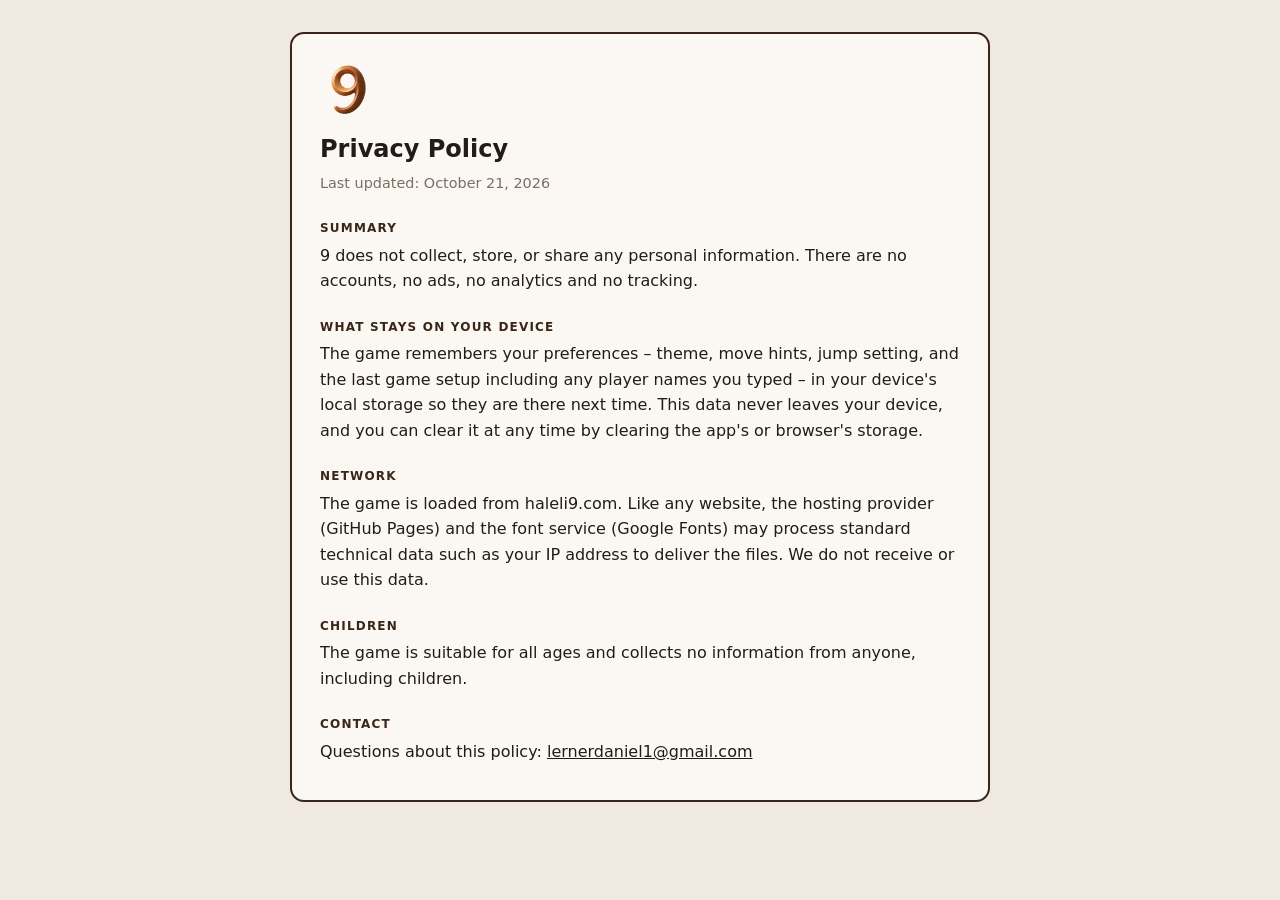
==== privacy.html @ 78e300f8 "Privacy policy page Co-Authored-By: Claude Opus 5.5 <noreply@anthropic.com>" ====
<!DOCTYPE html>
<html lang="en">
<head>
<meta charset="utf-8" />
<meta name="viewport" content="width=device-width, initial-scale=1" />
<title>9 – Privacy Policy</title>
<link rel="icon" href="favicon.ico" sizes="16x16 32x32 48x48">
<style>
  :root { --bg: #efe9e1; --panel: #fbf8f4; --ink: #231c16; --muted: #7b6e62; --accent: #3a2618; }
  @media (prefers-color-scheme: dark) {
    :root { --bg: #0e1116; --panel: #171c24; --ink: #e7ebf1; --muted: #8b95a7; --accent: #3fb8ac; }
  }
  body {
    margin: 0; background: var(--bg); color: var(--ink);
    font: 16px/1.6 system-ui, -apple-system, "Segoe UI", sans-serif;
    padding: 32px 16px;
  }
  main { max-width: 640px; margin: 0 auto; background: var(--panel); border-radius: 14px; padding: 28px; border: 2px solid var(--accent); }
  img { width: 56px; height: 56px; display: block; }
  h1 { margin: 12px 0 4px; font-size: 1.5rem; }
  h2 { font-size: .75rem; letter-spacing: .1em; text-transform: uppercase; color: var(--accent); margin: 24px 0 4px; }
  p { margin: 0 0 8px; }
  .muted { color: var(--muted); font-size: .9rem; }
  a { color: inherit; }
</style>
</head>
<body>
<main>
  <img src="icon-192.png" alt="9">
  <h1>Privacy Policy</h1>
  <p class="muted">Last updated: October 21, 2026</p>

  <h2>Summary</h2>
  <p>9 does not collect, store, or share any personal information. There are no accounts, no ads, no analytics and no tracking.</p>

  <h2>What stays on your device</h2>
  <p>The game remembers your preferences – theme, move hints, jump setting, and the last game setup including any player names you typed – in your device's local storage so they are there next time. This data never leaves your device, and you can clear it at any time by clearing the app's or browser's storage.</p>

  <h2>Network</h2>
  <p>The game is loaded from haleli9.com. Like any website, the hosting provider (GitHub Pages) and the font service (Google Fonts) may process standard technical data such as your IP address to deliver the files. We do not receive or use this data.</p>

  <h2>Children</h2>
  <p>The game is suitable for all ages and collects no information from anyone, including children.</p>

  <h2>Contact</h2>
  <p>Questions about this policy: <a href="mailto:lernerdaniel1@gmail.com">lernerdaniel1@gmail.com</a></p>
</main>
</body>
</html>
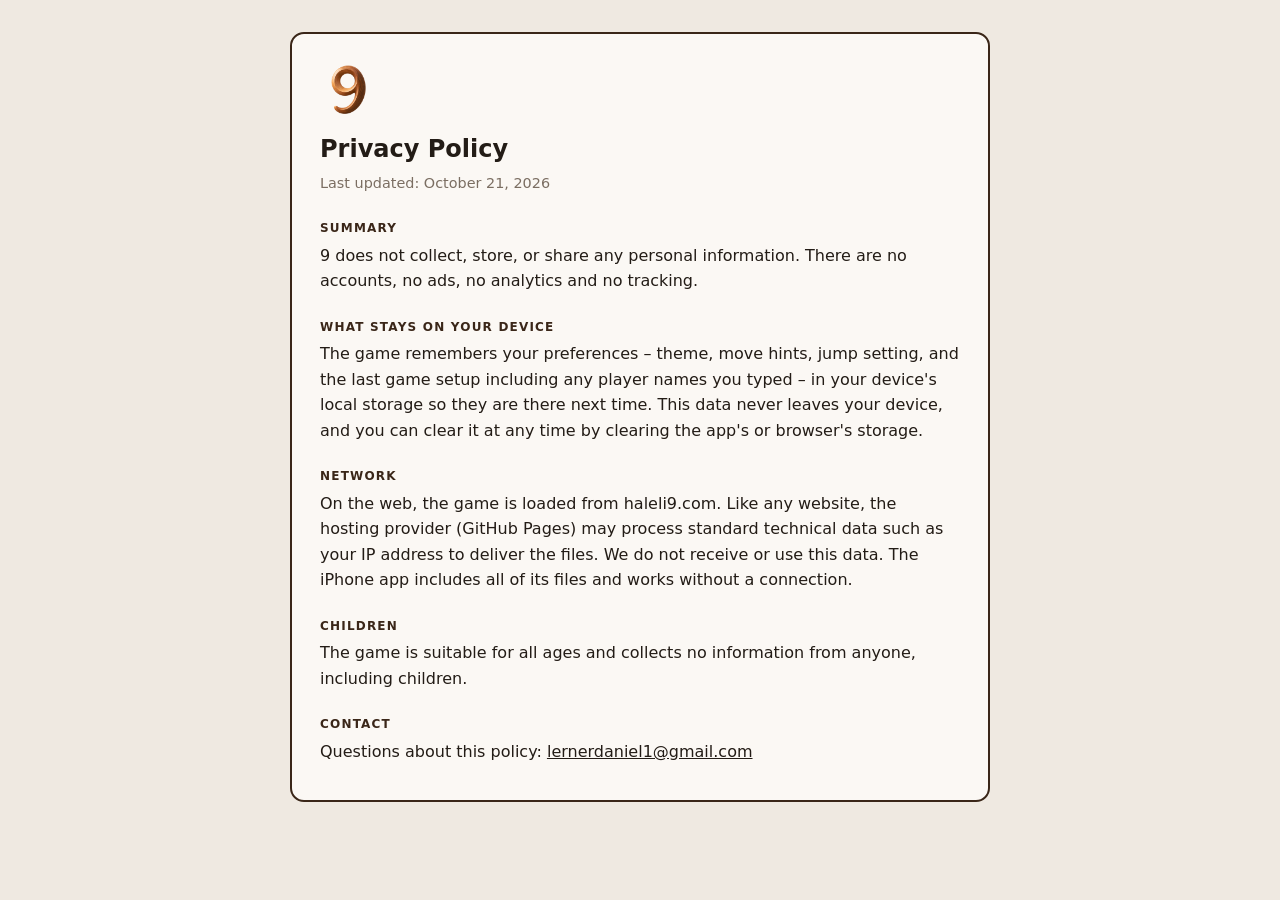
==== commit f8b61351: "Self-host fonts so the game works fully offline Co-Authored-By: Claude Opus 5.5 <noreply@anthropic.c" ====
--- a/privacy.html
+++ b/privacy.html
@@ -37,7 +37,7 @@
   <p>The game remembers your preferences – theme, move hints, jump setting, and the last game setup including any player names you typed – in your device's local storage so they are there next time. This data never leaves your device, and you can clear it at any time by clearing the app's or browser's storage.</p>
 
   <h2>Network</h2>
-  <p>The game is loaded from haleli9.com. Like any website, the hosting provider (GitHub Pages) and the font service (Google Fonts) may process standard technical data such as your IP address to deliver the files. We do not receive or use this data.</p>
+  <p>On the web, the game is loaded from haleli9.com. Like any website, the hosting provider (GitHub Pages) may process standard technical data such as your IP address to deliver the files. We do not receive or use this data. The iPhone app includes all of its files and works without a connection.</p>
 
   <h2>Children</h2>
   <p>The game is suitable for all ages and collects no information from anyone, including children.</p>
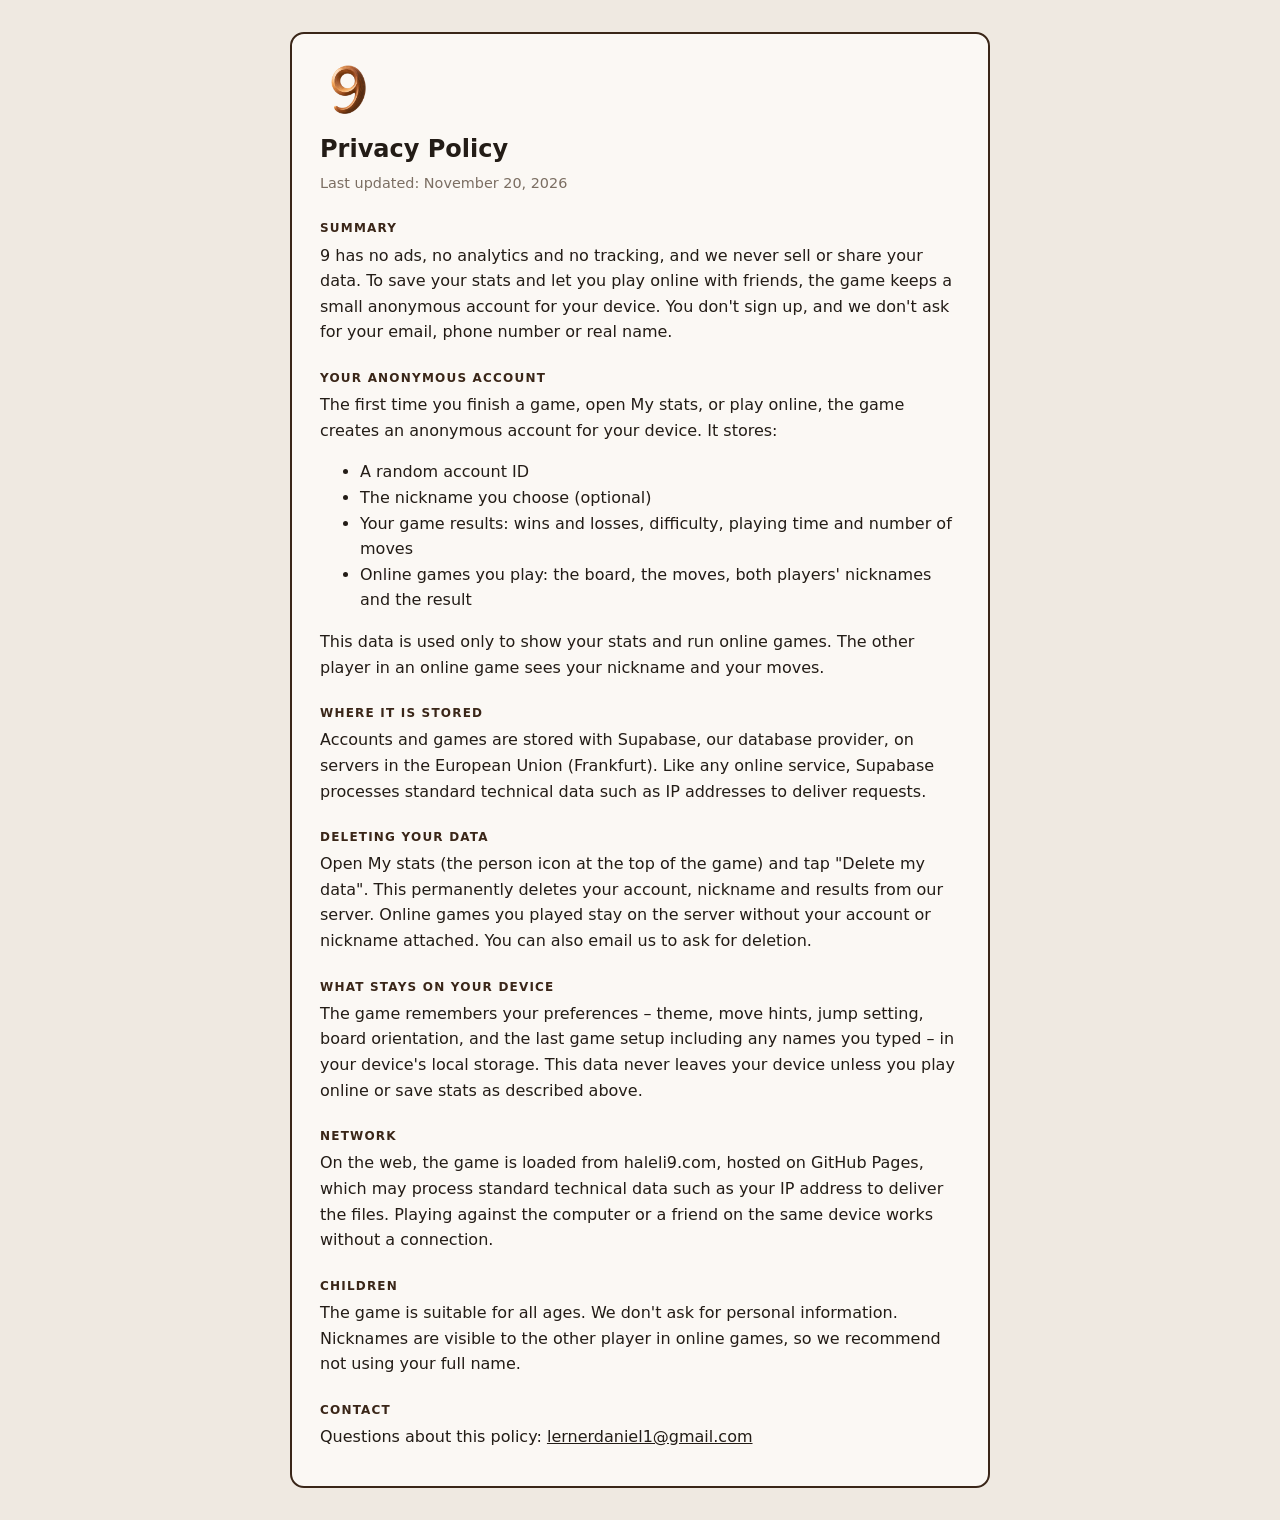
==== commit d7fa3c72: "Online play with a friend, personal stats, and delete-my-data - New game > Online: create a game and" ====
--- a/privacy.html
+++ b/privacy.html
@@ -28,19 +28,35 @@
 <main>
   <img src="icon-192.png" alt="9">
   <h1>Privacy Policy</h1>
-  <p class="muted">Last updated: October 21, 2026</p>
+  <p class="muted">Last updated: November 20, 2026</p>
 
   <h2>Summary</h2>
-  <p>9 does not collect, store, or share any personal information. There are no accounts, no ads, no analytics and no tracking.</p>
+  <p>9 has no ads, no analytics and no tracking, and we never sell or share your data. To save your stats and let you play online with friends, the game keeps a small anonymous account for your device. You don't sign up, and we don't ask for your email, phone number or real name.</p>
+
+  <h2>Your anonymous account</h2>
+  <p>The first time you finish a game, open My stats, or play online, the game creates an anonymous account for your device. It stores:</p>
+  <ul>
+    <li>A random account ID</li>
+    <li>The nickname you choose (optional)</li>
+    <li>Your game results: wins and losses, difficulty, playing time and number of moves</li>
+    <li>Online games you play: the board, the moves, both players' nicknames and the result</li>
+  </ul>
+  <p>This data is used only to show your stats and run online games. The other player in an online game sees your nickname and your moves.</p>
+
+  <h2>Where it is stored</h2>
+  <p>Accounts and games are stored with Supabase, our database provider, on servers in the European Union (Frankfurt). Like any online service, Supabase processes standard technical data such as IP addresses to deliver requests.</p>
+
+  <h2>Deleting your data</h2>
+  <p>Open My stats (the person icon at the top of the game) and tap "Delete my data". This permanently deletes your account, nickname and results from our server. Online games you played stay on the server without your account or nickname attached. You can also email us to ask for deletion.</p>
 
   <h2>What stays on your device</h2>
-  <p>The game remembers your preferences – theme, move hints, jump setting, and the last game setup including any player names you typed – in your device's local storage so they are there next time. This data never leaves your device, and you can clear it at any time by clearing the app's or browser's storage.</p>
+  <p>The game remembers your preferences – theme, move hints, jump setting, board orientation, and the last game setup including any names you typed – in your device's local storage. This data never leaves your device unless you play online or save stats as described above.</p>
 
   <h2>Network</h2>
-  <p>On the web, the game is loaded from haleli9.com. Like any website, the hosting provider (GitHub Pages) may process standard technical data such as your IP address to deliver the files. We do not receive or use this data. The iPhone app includes all of its files and works without a connection.</p>
+  <p>On the web, the game is loaded from haleli9.com, hosted on GitHub Pages, which may process standard technical data such as your IP address to deliver the files. Playing against the computer or a friend on the same device works without a connection.</p>
 
   <h2>Children</h2>
-  <p>The game is suitable for all ages and collects no information from anyone, including children.</p>
+  <p>The game is suitable for all ages. We don't ask for personal information. Nicknames are visible to the other player in online games, so we recommend not using your full name.</p>
 
   <h2>Contact</h2>
   <p>Questions about this policy: <a href="mailto:lernerdaniel1@gmail.com">lernerdaniel1@gmail.com</a></p>
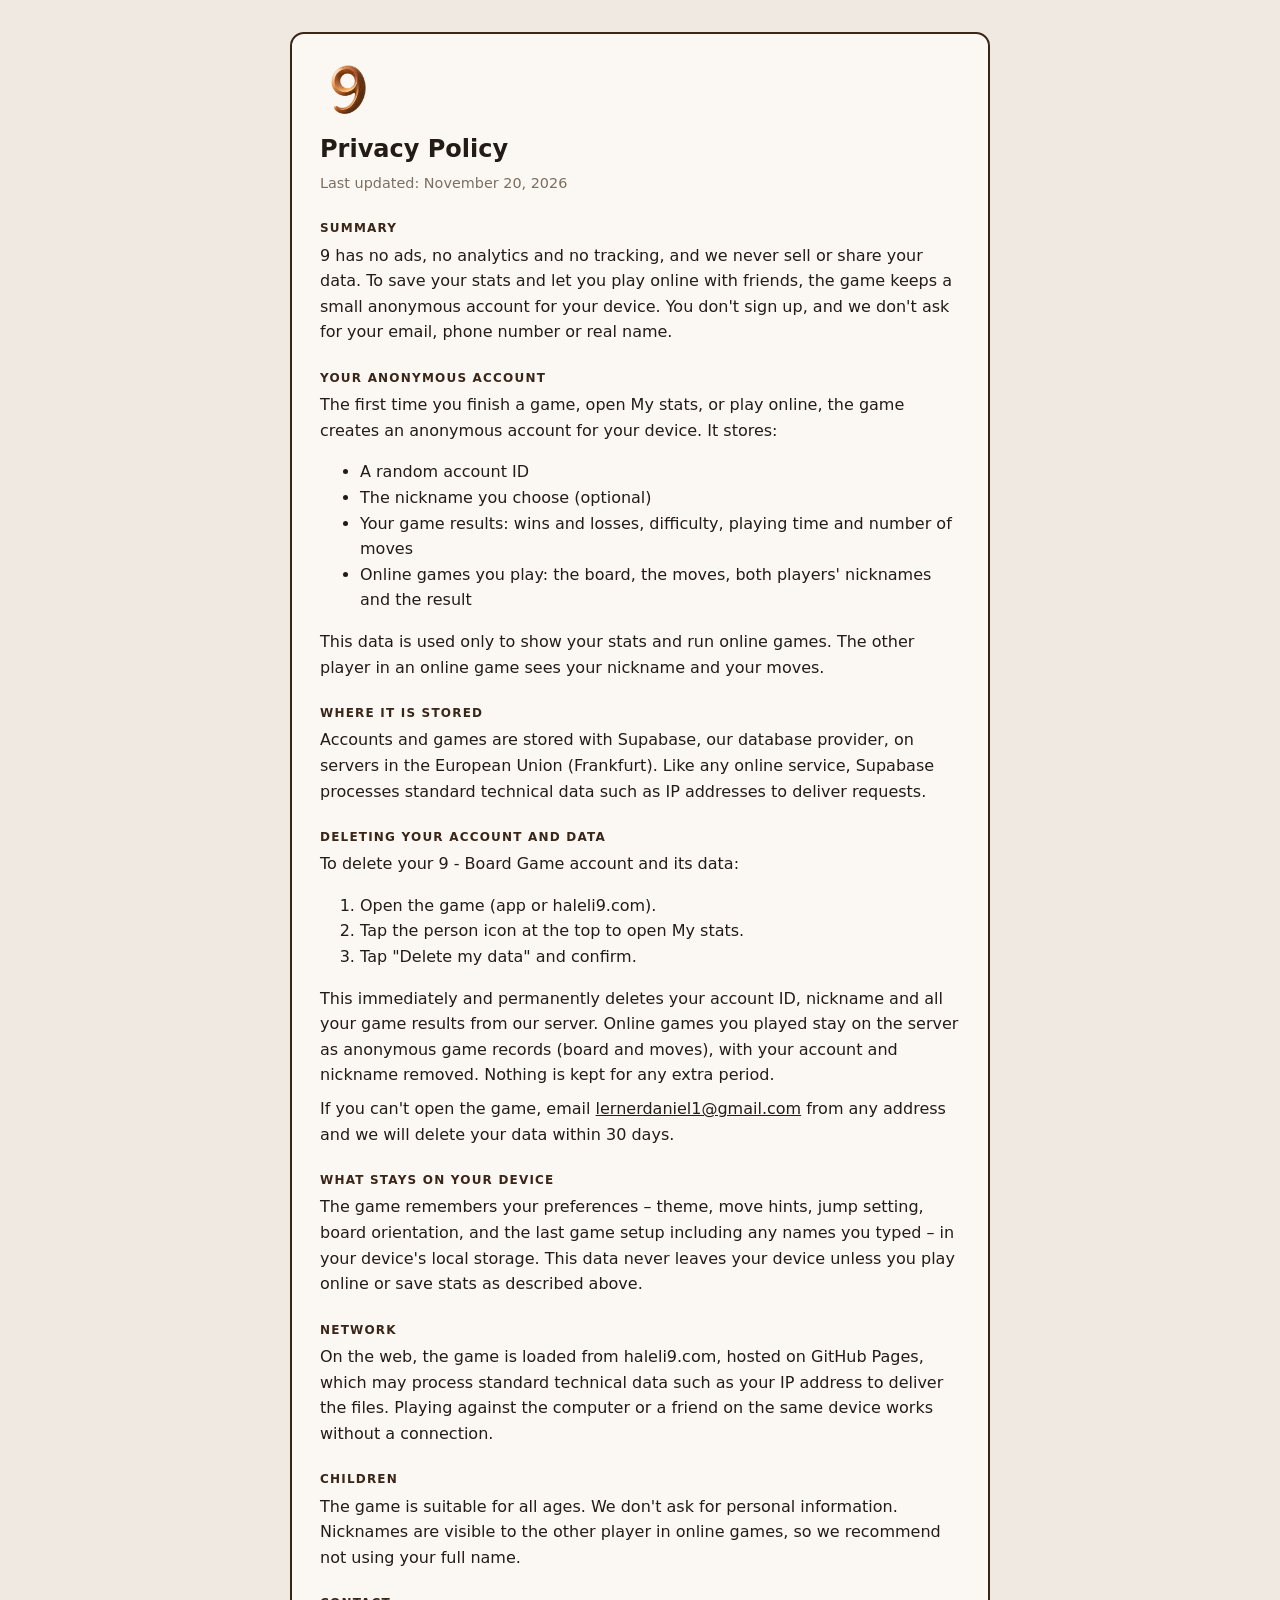
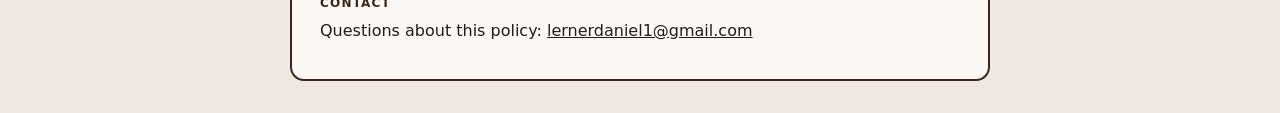
==== commit f2065034: "Privacy: step-by-step account deletion section with anchor Co-Authored-By: Claude Opus 5.5 <noreply@" ====
--- a/privacy.html
+++ b/privacy.html
@@ -46,8 +46,15 @@
   <h2>Where it is stored</h2>
   <p>Accounts and games are stored with Supabase, our database provider, on servers in the European Union (Frankfurt). Like any online service, Supabase processes standard technical data such as IP addresses to deliver requests.</p>
 
-  <h2>Deleting your data</h2>
-  <p>Open My stats (the person icon at the top of the game) and tap "Delete my data". This permanently deletes your account, nickname and results from our server. Online games you played stay on the server without your account or nickname attached. You can also email us to ask for deletion.</p>
+  <h2 id="delete">Deleting your account and data</h2>
+  <p>To delete your 9 - Board Game account and its data:</p>
+  <ol>
+    <li>Open the game (app or haleli9.com).</li>
+    <li>Tap the person icon at the top to open My stats.</li>
+    <li>Tap "Delete my data" and confirm.</li>
+  </ol>
+  <p>This immediately and permanently deletes your account ID, nickname and all your game results from our server. Online games you played stay on the server as anonymous game records (board and moves), with your account and nickname removed. Nothing is kept for any extra period.</p>
+  <p>If you can't open the game, email <a href="mailto:lernerdaniel1@gmail.com">lernerdaniel1@gmail.com</a> from any address and we will delete your data within 30 days.</p>
 
   <h2>What stays on your device</h2>
   <p>The game remembers your preferences – theme, move hints, jump setting, board orientation, and the last game setup including any names you typed – in your device's local storage. This data never leaves your device unless you play online or save stats as described above.</p>
